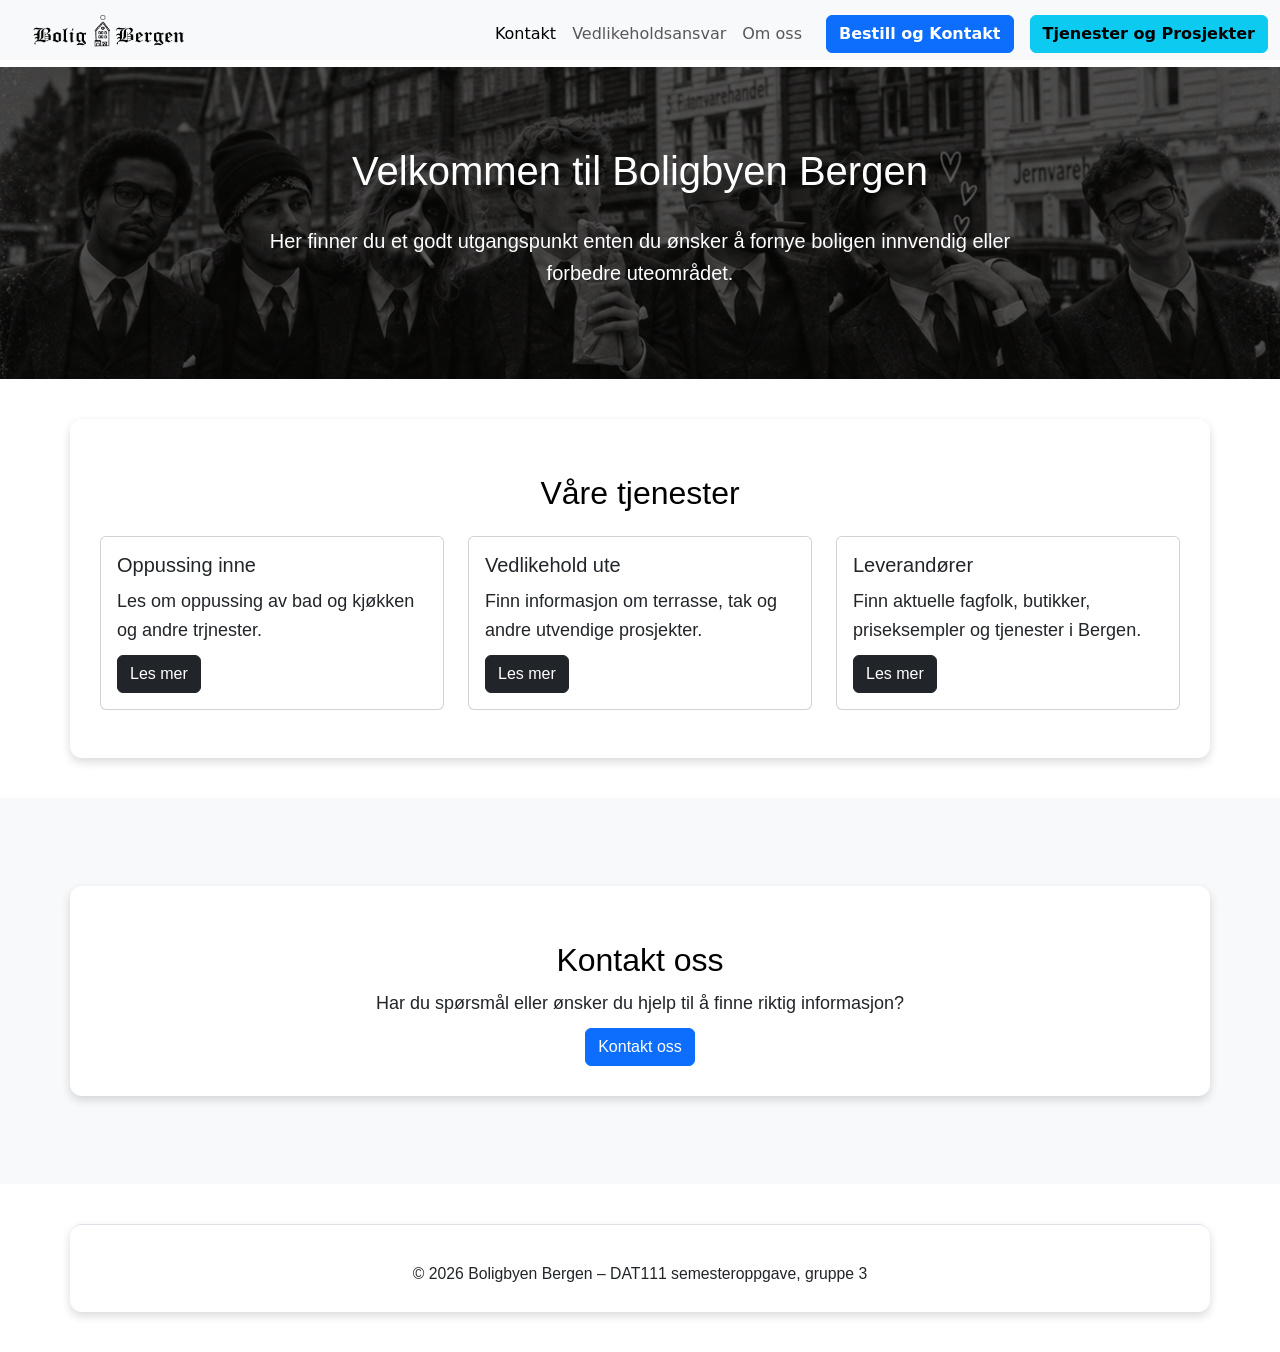
==== index.html @ 608bbd5f "fikset naming av bilde, viktig for arbeidkrav" ====
<!DOCTYPE html>
<html lang="no">
    <head>
        <meta charset="UTF-8">
        <meta name="viewport" content="width=device-width, initial-scale=1">
        <!-- css from bootstrap-->
        <link href="https://cdn.jsdelivr.net/npm/bootstrap@5.0.2/dist/css/bootstrap.min.css" rel="stylesheet" integrity="sha384-EVSTQN3/azprG1Anm3QDgpJLIm9Nao0Yz1ztcQTwFspd3yD65VohhpuuCOmLASjC" crossorigin="anonymous">

        <!-- our css -->
        <link rel="stylesheet" href="css/style.css">
        <title>Bygg fremtida!</title>
        <link rel="icon" href="img/logo-small.png">

    </head>
    <body>
        <!-- navbar copy for all other html files-->
        <div id="navbar"></div>

        <object data="html/navbar.html" type="text/html" style="width: 100%; height: 60px;"></object>
          <!-- navbar end-->
        
          




          <!-- Hovedinnhold starter, første git innlegg fra kladd/tutorial follow mappen - "Håvard"  -->
          <main>

    <!-- Hero med introduksjonen over bakgrunnsbildet -->
    <section class="hero home-hero text-center" aria-labelledby="hero-title">
        <div class="home-hero-content">
            <h1 id="hero-title">Velkommen til Boligbyen Bergen</h1>
            <p class="lead">
                Her finner du et godt utgangspunkt enten du ønsker å fornye
                boligen innvendig eller forbedre uteområdet.
            </p>
        </div>
    </section>

    <!-- Tre innholdsblokker tatt ish fra wireframen -->
    <section class="container pb-5">

         <h2 class="text-center mb-4">Våre tjenester</h2>

    <div class="row g-4">

            <!-- Kort 1 bruker kort funskjonen fra bootstrapp, og -->
            <div class="col-md-4">
                <article class="card h-100">
                <div class="card-body">
                <h3 class="h5 card-title">Oppussing inne</h3>

                        <p class="card-text">
                            Les om oppussing av bad og kjøkken og andre trjnester.
                        </p>

                        <!-- lenke til "oppusning inne" -->
                        <a href="html/tjenester-og-prosjekter.html" class="btn btn-dark">
                            Les mer
                        </a>
            </div>
            </article>
            </div>

            <!-- Kort 2 -->
            <div class="col-md-4">
                     <article class="card h-100">
                    <div class="card-body">
                     <h3 class="h5 card-title">Vedlikehold ute</h3>

                        <p class="card-text">
                            Finn informasjon om terrasse, 
                         tak og andre utvendige prosjekter.
                        </p>

                        <!-- midlertidig lenke -->
                        <a href="html/tjenester-og-prosjekter.html" class="btn btn-dark">
                            Les mer
                 </a>
                    </div>
                </article>
            </div>

            <!-- Kort 3 -->
            <div class="col-md-4">
                <article class="card h-100">
              <div class="card-body">
                        <h3 class="h5 card-title">Leverandører</h3>

                        <p class="card-text">
                            Finn aktuelle fagfolk, butikker,
                            priseksempler og tjenester i Bergen.
                        </p>

                        <!-- legg til riktig lenke etterpå bare.  -->
                        <a href="html/tjenester-og-prosjekter.html" class="btn btn-dark">
                            Les mer
                        </a>
                    </div>
                </article>
                </div>

                </div>
    </section>

    <!-- Kontaktseksjon dd s -->
    <section id="kontakt" class="bg-light py-5 text-center">

        <div class="container">
            <h2>Kontakt oss</h2>

            <p>
                Har du spørsmål eller ønsker du hjelp til å finne
                riktig informasjon?
                </p>

                 <!-- Bytt til kontaktsiden når den er ferdig -->
             <a href="html/kontakt.html" class="btn btn-primary">
                Kontakt oss
            </a>
            </div>

        </section>

</main>
<!-- Hovedinnhold slutter -->


<!-- Footer -->
<footer class="container py-4 text-center border-top">
    <p class="mb-0">
        <small>
            &copy; 2026 Boligbyen Bergen –
            DAT111 semesteroppgave, gruppe 3
        </small>
    </p>
</footer>


        <!-- MIDLERTIDIG GROUP THREE: Slett denne blokken og mappen temporary-group-three for å fjerne spilleren. 
        <link rel="stylesheet" href="temporary-group-three/player.css">
        <script src="temporary-group-three/player.js" defer></script>
         SLUTT MIDLERTIDIG GROUP THREE -->

        <!-- Javascript that makes bootstrap work -->
        <script src="https://cdn.jsdelivr.net/npm/bootstrap@5.0.2/dist/js/bootstrap.bundle.min.js" integrity="sha384-MrcW6ZMFYlzcLA8Nl+NtUVF0sA7MsXsP1UyJoMp4YLEuNSfAP+JcXn/tWtIaxVXM" crossorigin="anonymous"></script>
    </body>



</html>
---- css/style.css ----
body {
    background-color: white;
    margin: 0;
    font-family: Arial, Helvetica, sans-serif;
}


.container {
    max-width: auto;
    margin: 40px auto;
    padding: 30px;
    background-color: white;
    border-radius: 12px;
    box-shadow: 0 4px 10px rgba(0, 0, 0, 0.15);
}



h1 {
    text-align: center;
    margin-bottom: 30px;
    color: black;
}

h2, h3 {
    color: black;
    margin-top: 25px;
}


p {
    font-size: 18px;
    line-height: 1.6;
    margin: 10px 0;
}


.bilde {
    width: 100%;
    height: 350px;
    object-fit: cover;
    border-radius: 12px;
}

.hero {
    background: #eeeeee;
    padding: 80px 20px;
}

.strek {
    width: 50px;
    height: 2px;
    background: #1a1a1a;
    margin: 12px auto 0;
}

.parent-tabell{
    display: grid;
    grid-template-columns: repeat(3, 1fr);
    gap: 20px;
}

.child-tabell{
  display: grid;
  grid-template-columns: 1fr 1fr; /* Defines its own internal columns */
  gap: 10px;                     /* Defines its own spacing */
}

/* Forsidens hero: bakgrunnsbilde med et mørkt lag for lesbar tekst. */
.home-hero {
    color: white;
    background: linear-gradient(rgba(0, 0, 0, 0.62), rgba(0, 0, 0, 0.62)),
        url("../img/bryggen.jpg") center / cover #24313b;
}

.home-hero-content {
    max-width: 750px;
    margin: 0 auto;
}

.home-hero h1 {
    color: white;
}

/*Om oss siden: Åpne luke info bokser*/

/* Hvordan boksen ser ut */
.info-boks {
    display: none;
    background-color: white;
    border-radius: 12px;
    box-shadow: 0 4px 10px rgba(0, 0, 0, 0.15);
    padding: 30px;
    width: fit-content;
}
.info-boks p{
    margin: 0px 0;
    font-size: 15px;
}
.info-boks h5{
    margin-top: 0;
}
/* Slår på/viser boksen når linken trykkes*/
.info-boks:target{
    display:block;
    position: relative;
    z-index: 10;
}

.lukk-bakgrunn {
    position: fixed;
    top:0;
    right:0;
    bottom:0;
    left:0;
    z-index: -1;

}

/* ===== Side: oppussing og vedlikeholdsansvar ===== */

.seksjon h2 {
    font-size: 20px;
}
.seksjon p {
    font-size: 15px;
    color: #555;
}
.forbehold {
    background: #eeeeee;
}

/* kontakt oss from style */
.form-container {
    background-color: #ffffff;
    padding: 30px;
    border-radius: 8px;
    box-shadow: 0 4px 12px rgba(0, 0, 0, 0.1);
    width: 100%;
    max-width: 500px;
    box-sizing: border-box;
}
.form-container h2 {
    margin-bottom: 20px;
    color: #333333;
    font-size: 24px;
    text-align: center;
}
.form-group {
    margin-bottom: 15px;
}
.form-group label {
    display: block;
    margin-bottom: 5px;
    color: #666666;
    font-weight: 600;
    font-size: 14px;
}
.form-group input, 
.form-group textarea {
    width: 100%;
    padding: 10px;
    border: 1px solid #cccccc;
    border-radius: 4px;
    box-sizing: border-box;
    font-size: 16px;
    transition: border-color 0.3s ease;
}
.form-group input:focus, 
.form-group textarea:focus {
    border-color: #007BFF;
    outline: none;
}
.form-group textarea {
    resize: vertical;
    height: 120px;
}
.submit-btn {
    width: 100%;
    background-color: #007BFF;
    color: white;
    border: none;
    padding: 12px;
    font-size: 16px;
    font-weight: bold;
    border-radius: 4px;
    cursor: pointer;
    transition: background-color 0.3s ease;
}
.submit-btn:hover {
    background-color: #0056b3;
}
---- temporary-group-three/player.css ----
/* Alt er avgrenset til #group-three-player og kan slettes sammen med mappen. */
#group-three-player {
    max-width: 560px;
    margin: 24px auto;
    padding: 20px;
    border: 1px solid #b99350;
    border-radius: 16px;
    background: #19232d;
    color: #fff5de;
    width: calc(100% - 32px);
}
#group-three-player .g3-heading { font-size: 20px; font-weight: 700; margin-bottom: 14px; }
#group-three-player .g3-controls { display: flex; align-items: center; gap: 12px; flex-wrap: wrap; }
#group-three-player audio { flex: 1 1 220px; width: 100%; min-width: 0; }
#group-three-player button {
    border: 0;
    border-radius: 8px;
    padding: 10px 18px;
    background: #f1cc80;
    color: #19232d;
    font: inherit;
    font-weight: 700;
    cursor: pointer;
}
#group-three-player button:hover { background: #ffe1a7; }
#group-three-player button:focus-visible { outline: 3px solid #579bff; outline-offset: 3px; }
#group-three-player .g3-status { font-size: 14px; margin: 10px 0 0; }
#group-three-player .g3-status:empty { display: none; }
#group-three-player dialog {
    width: min(600px, calc(100% - 32px));
    max-height: 85vh;
    margin: auto;
    padding: 24px;
    overflow-y: auto;
    border: 1px solid #b99350;
    border-radius: 16px;
    background: #19232d;
    color: #fff5de;
    box-shadow: 0 20px 80px #0008;
}
#group-three-player dialog::backdrop { background: #000b; }
#group-three-player .g3-dialog-heading { display: flex; align-items: flex-start; gap: 16px; justify-content: space-between; }
#group-three-player h2 { color: #f1cc80; font-size: 24px; margin: 0; }
#group-three-player h3 { color: #f1cc80; font-size: 17px; margin: 24px 0 10px; }
#group-three-player .g3-lyrics p { font-size: 16px; line-height: 1.8; margin: 0 0 16px; }
#group-three-player code { color: #f1cc80; }
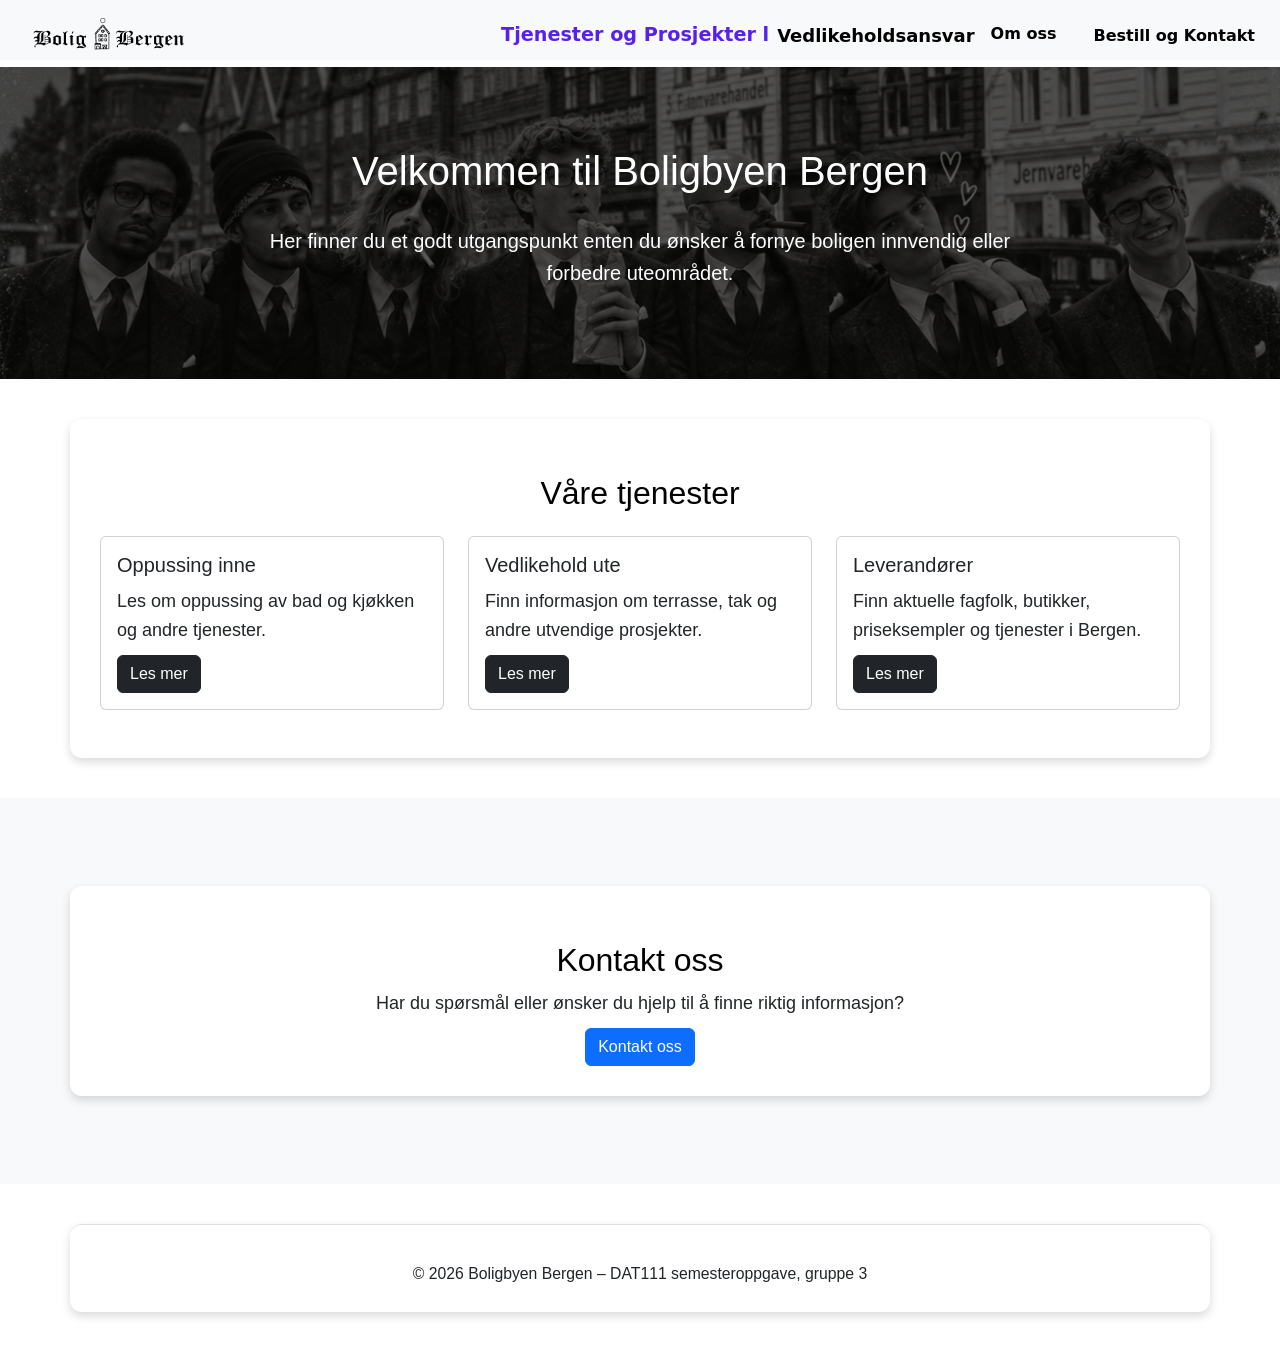
==== commit 30f81110: "Litt korrekturlesing" ====
--- a/index.html
+++ b/index.html
@@ -52,7 +52,7 @@
                 <h3 class="h5 card-title">Oppussing inne</h3>
 
                         <p class="card-text">
-                            Les om oppussing av bad og kjøkken og andre trjnester.
+                            Les om oppussing av bad og kjøkken og andre tjenester.
                         </p>
 
                         <!-- lenke til "oppusning inne" -->
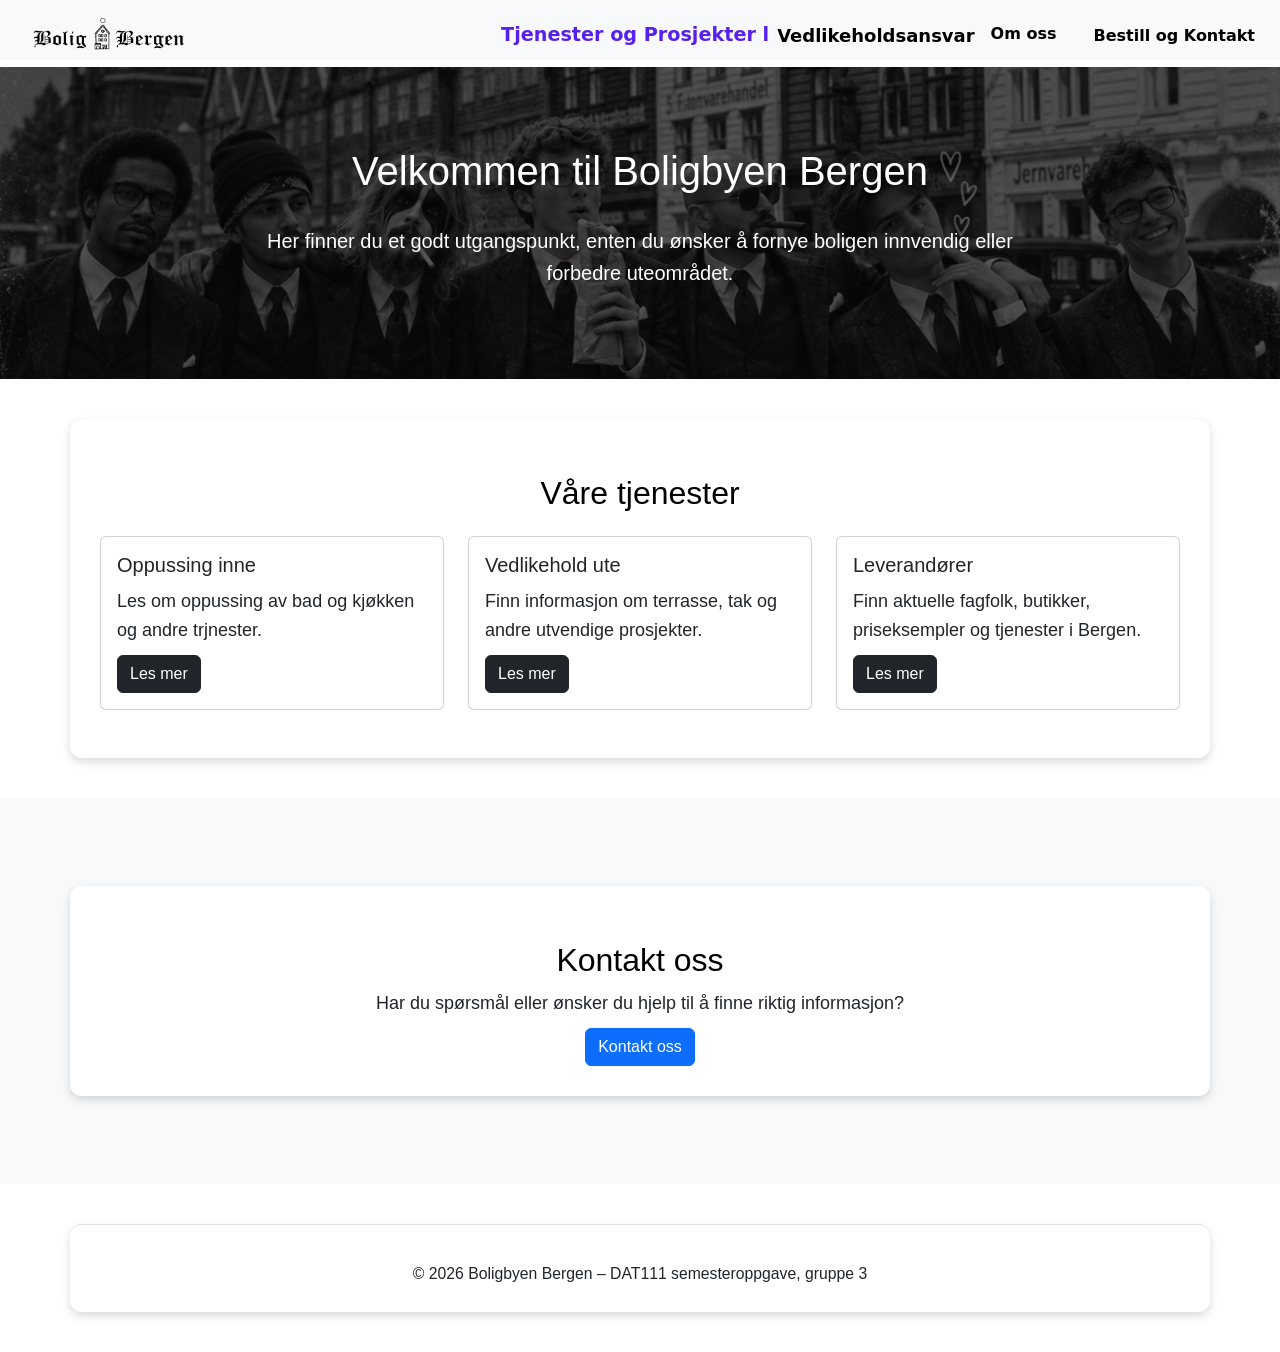
==== commit 1e878dc2: "rettskriving" ====
--- a/index.html
+++ b/index.html
@@ -32,7 +32,7 @@
         <div class="home-hero-content">
             <h1 id="hero-title">Velkommen til Boligbyen Bergen</h1>
             <p class="lead">
-                Her finner du et godt utgangspunkt enten du ønsker å fornye
+                Her finner du et godt utgangspunkt, enten du ønsker å fornye
                 boligen innvendig eller forbedre uteområdet.
             </p>
         </div>
@@ -52,7 +52,7 @@
                 <h3 class="h5 card-title">Oppussing inne</h3>
 
                         <p class="card-text">
-                            Les om oppussing av bad og kjøkken og andre tjenester.
+                            Les om oppussing av bad og kjøkken og andre trjnester.
                         </p>
 
                         <!-- lenke til "oppusning inne" -->
--- a/css/style.css
+++ b/css/style.css
@@ -83,7 +83,7 @@
     color: white;
 }
 
-/*Om oss siden: Åpne luke info bokser*/
+/* ===== Om oss siden: Åpne luke info bokser ===== */
 
 /* Hvordan boksen ser ut */
 .info-boks {
@@ -118,6 +118,104 @@
 
 }
 
+/* ==== Samuel.html side ==== */
+
+/* Bakgrunnsbildet */
+body.sam_bakgrunn {
+    background-image: url('../img/ny_guiena.jpg');
+    background-size: cover;
+    background-position: center;
+    background-attachment: fixed;
+    background-repeat: no repeat;
+    margin: 0;
+}
+
+/*Posisjonering og presentasjon av overskrift og navn */
+.sam_oversk {
+    color: #fff;
+    font-size: 3rem;
+    text-align: center;
+    margin-top: 40px;
+    margin-bottom: 5px;
+    text-shadow: 2px 2px 4px rgba(0, 0, 0, 0.8), 0 0 10px rgba(255, 0, 85, 0.5);
+
+}
+
+.sam_navn {
+    color: #ccc;
+    font-size: 1.2rem;
+    margin-bottom: 40px;
+    text-shadow: 1px 1px 3px rgba(0, 0, 0, 0.9);
+    text-align: center;
+    margin-top: 0;
+
+}
+
+.sam_under_oversk{
+    color: #fff;
+    font-size: 3rem;
+    text-align: center;
+    margin-top: 40px;
+    margin-bottom: 5px;
+    text-shadow: 2px 2px 4px rgba(0, 0, 0, 0.8), 0 0 10px rgba(255, 0, 85, 0.5);    
+}
+/*Posisjonering og presentasjon av paragrafer og tabell */
+.info_tekst_drac, .fakta_tekst_drac {
+    background-color: rgba(20, 20, 20, 0.85);
+    color: #fff;
+    padding: 30px;
+    margin: 20px auto;
+    max-width: 600px;
+    border-radius: 50px;
+    backdrop-filter: blur(10px);
+}
+
+.fakta_tekst_drac table {
+    margin: 0 auto;
+    width: 80%;
+    border-collapse: collapse; 
+}
+
+/*Posisjonering og presentasjon av børstepapegøyen*/
+.fugl_bilde {
+    margin: 25px auto;
+    display: table;
+    width: fit-content;
+    border-radius: 14px;
+    background: #111;
+    padding: 4px;
+    animation: draculaGlow 2s linear infinite;
+    max-width: 200px;
+}
+
+/*"Dracula" animasjon-farger tidslinje*/
+@keyframes draculaGlow {
+    0% {box-shadow: 0 0 10px red;}
+    50% {box-shadow: 0 0 40px #dc143c;}
+    100% {box-shadow: 0 0 5px red;}
+}
+
+/*Skru av animasjon-farger hvis brukeren har skrudd av animasjonseffekt i f.eks. windows/innstillinger/tilghengelighet/visuelle effekter */
+@media (prefers-reduced-motion: reduce){
+    .fugl_bilde{
+        animation: none;
+    }
+}
+
+.fugl_bilde img {
+    max-width: 250px;
+    display: block;
+    border-radius: 10px;
+    max-width: 100%;
+    height: auto;
+}
+
+.fugl_bilde figcaption {
+    text-align: center;
+    margin-top: 11px;
+    color: #ccc;
+    font-size: 1rem;
+}
 /* ===== Side: oppussing og vedlikeholdsansvar ===== */
 
 .seksjon h2 {
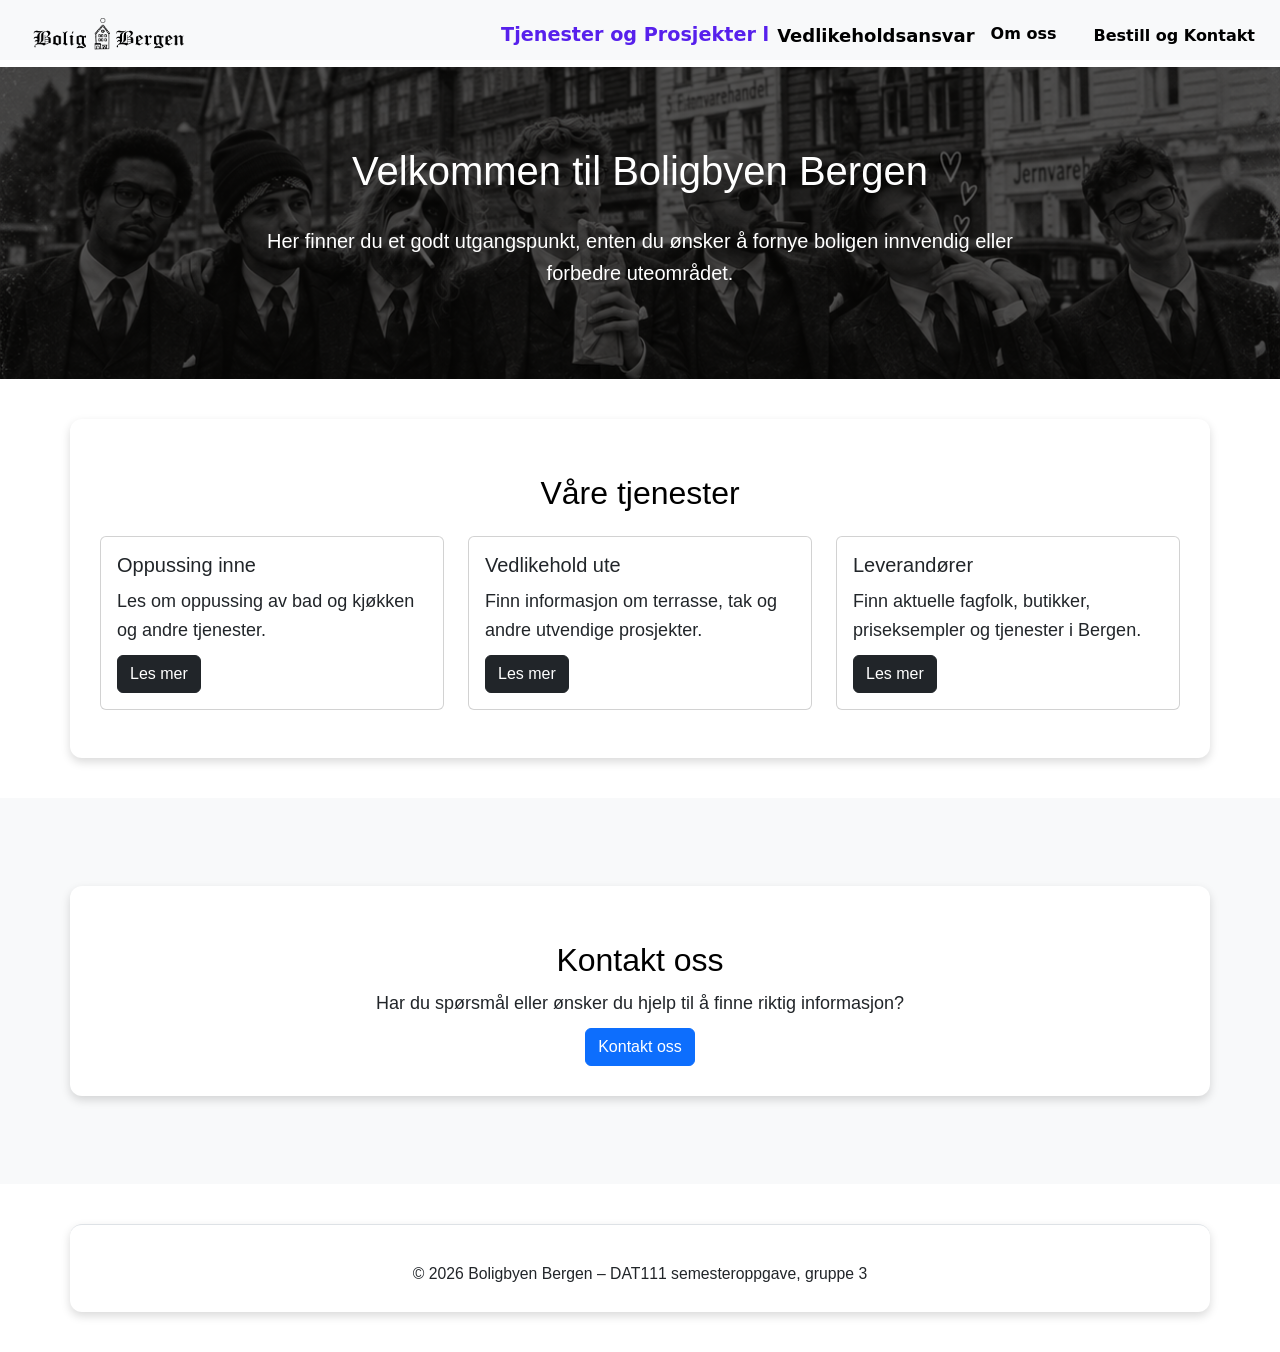
==== commit c3cfd1cd: "Merge branch 'main' of https://github.com/monke-hackerman/boligbyen-bergen" ====
--- a/index.html
+++ b/index.html
@@ -16,7 +16,7 @@
         <!-- navbar copy for all other html files-->
         <div id="navbar"></div>
 
-        <object data="html/navbar.html" type="text/html" style="width: 100%; height: 60px;"></object>
+        <object data="html/navbar.html" type="text/html" style="width: 100%; height: 60px;" aria-label="Main Navigation"></object>
           <!-- navbar end-->
         
           
@@ -52,7 +52,7 @@
                 <h3 class="h5 card-title">Oppussing inne</h3>
 
                         <p class="card-text">
-                            Les om oppussing av bad og kjøkken og andre trjnester.
+                            Les om oppussing av bad og kjøkken og andre tjenester.
                         </p>
 
                         <!-- lenke til "oppusning inne" -->
--- a/css/style.css
+++ b/css/style.css
@@ -126,12 +126,16 @@
     background-size: cover;
     background-position: center;
     background-attachment: fixed;
-    background-repeat: no repeat;
+    background-repeat: no-repeat;
     margin: 0;
+    animation: draculaGlow 1s linear infinite;
+    box-sizing: border-box;
+    padding-bottom: 120px;
+
 }
 
 /*Posisjonering og presentasjon av overskrift og navn */
-.sam_oversk {
+.sam_oversk, .sam_under_oversk {
     color: #fff;
     font-size: 3rem;
     text-align: center;
@@ -151,14 +155,6 @@
 
 }
 
-.sam_under_oversk{
-    color: #fff;
-    font-size: 3rem;
-    text-align: center;
-    margin-top: 40px;
-    margin-bottom: 5px;
-    text-shadow: 2px 2px 4px rgba(0, 0, 0, 0.8), 0 0 10px rgba(255, 0, 85, 0.5);    
-}
 /*Posisjonering og presentasjon av paragrafer og tabell */
 .info_tekst_drac, .fakta_tekst_drac {
     background-color: rgba(20, 20, 20, 0.85);
@@ -180,30 +176,28 @@
 .fugl_bilde {
     margin: 25px auto;
     display: table;
-    width: fit-content;
     border-radius: 14px;
     background: #111;
     padding: 4px;
-    animation: draculaGlow 2s linear infinite;
+    animation: draculaGlow 1s linear infinite;
     max-width: 200px;
 }
 
 /*"Dracula" animasjon-farger tidslinje*/
 @keyframes draculaGlow {
-    0% {box-shadow: 0 0 10px red;}
-    50% {box-shadow: 0 0 40px #dc143c;}
-    100% {box-shadow: 0 0 5px red;}
-}
-
-/*Skru av animasjon-farger hvis brukeren har skrudd av animasjonseffekt i f.eks. windows/innstillinger/tilghengelighet/visuelle effekter */
+    0% {box-shadow: inset 0 0 10px red;}
+    50% {box-shadow: inset 0 0 40px #dc143c;}
+    100% {box-shadow: inset 0 0 5px red;}
+}
+
+/*Skru av animasjon-farger hvis brukeren har skrudd av animasjonseffekt i OS f.eks. windows/innstillinger/tilghengelighet/visuelle effekter */
 @media (prefers-reduced-motion: reduce){
-    .fugl_bilde{
+    .fugl_bilde, body.sam_bakgrunn {
         animation: none;
     }
 }
 
 .fugl_bilde img {
-    max-width: 250px;
     display: block;
     border-radius: 10px;
     max-width: 100%;
@@ -267,7 +261,7 @@
 }
 .form-group input:focus, 
 .form-group textarea:focus {
-    border-color: #007BFF;
+    border-color: #085cb5;
     outline: none;
 }
 .form-group textarea {
@@ -276,7 +270,7 @@
 }
 .submit-btn {
     width: 100%;
-    background-color: #007BFF;
+    background-color: #0560c1;
     color: white;
     border: none;
     padding: 12px;
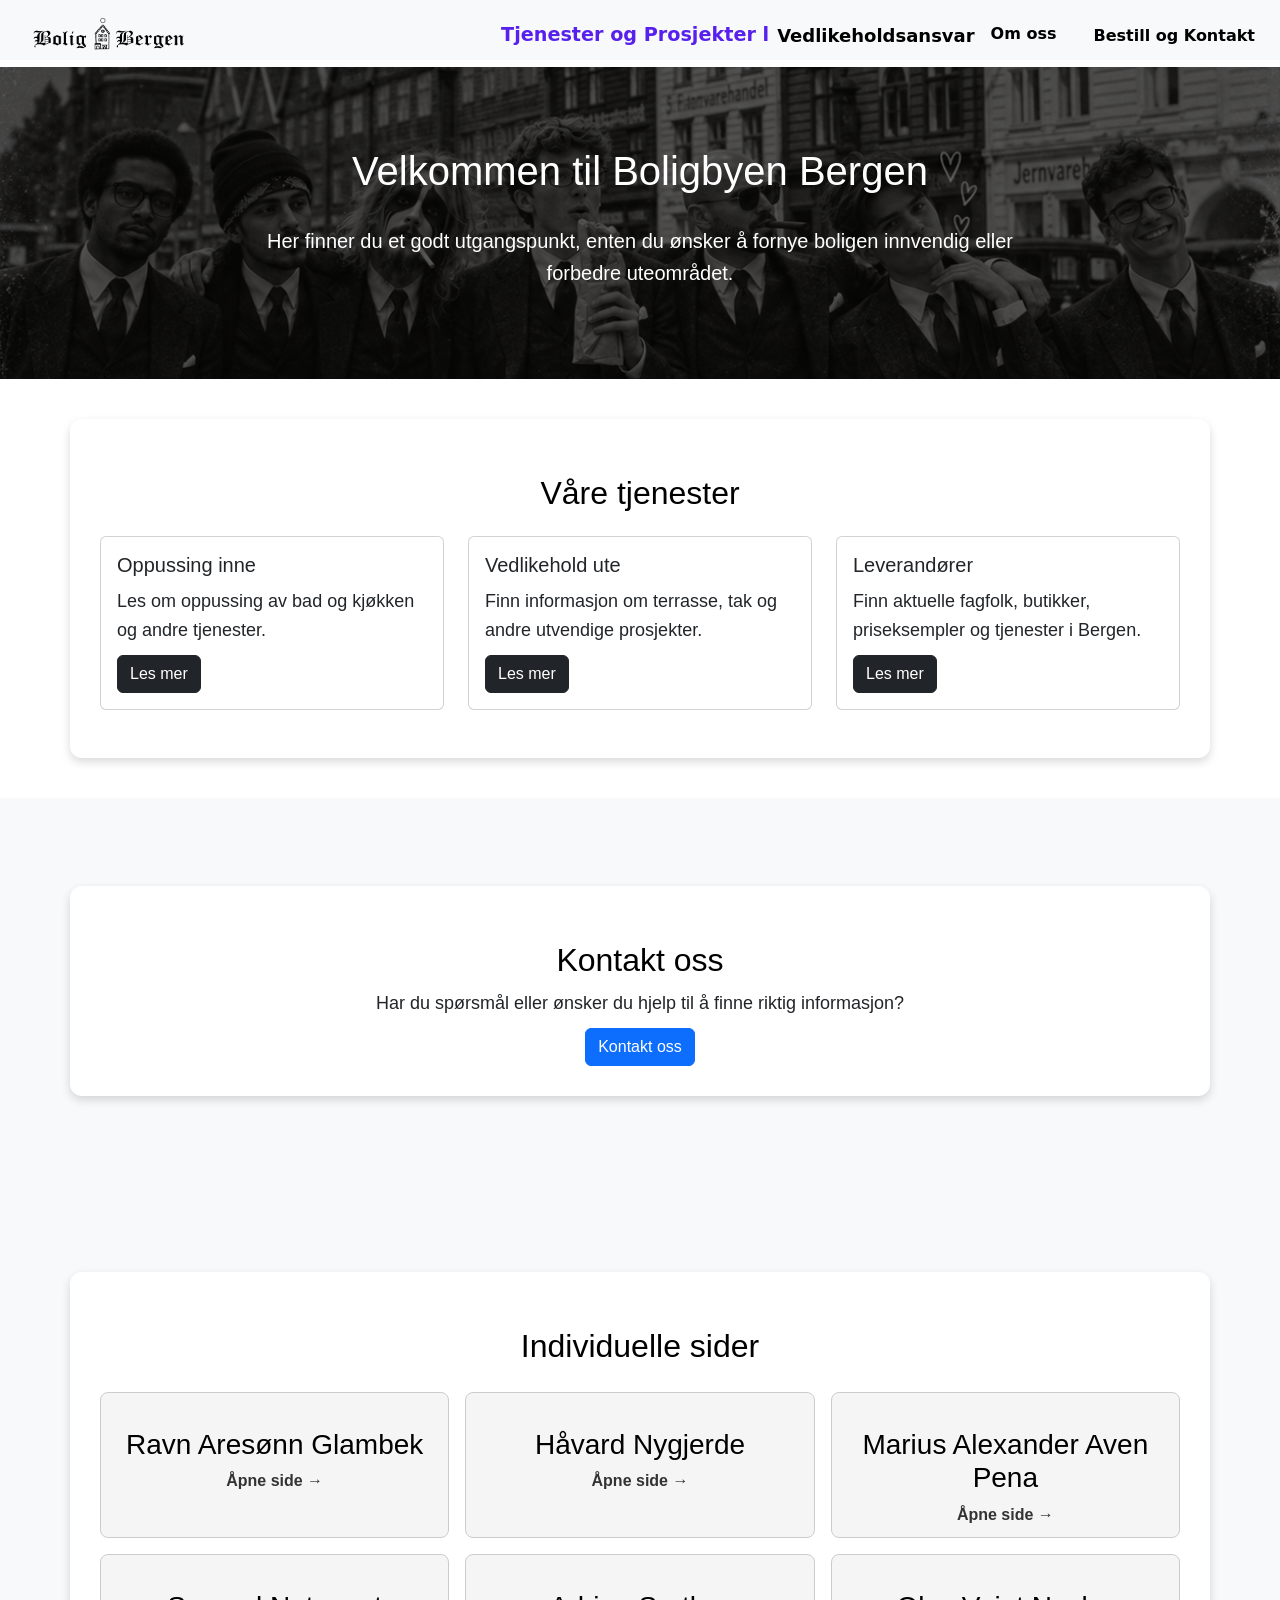
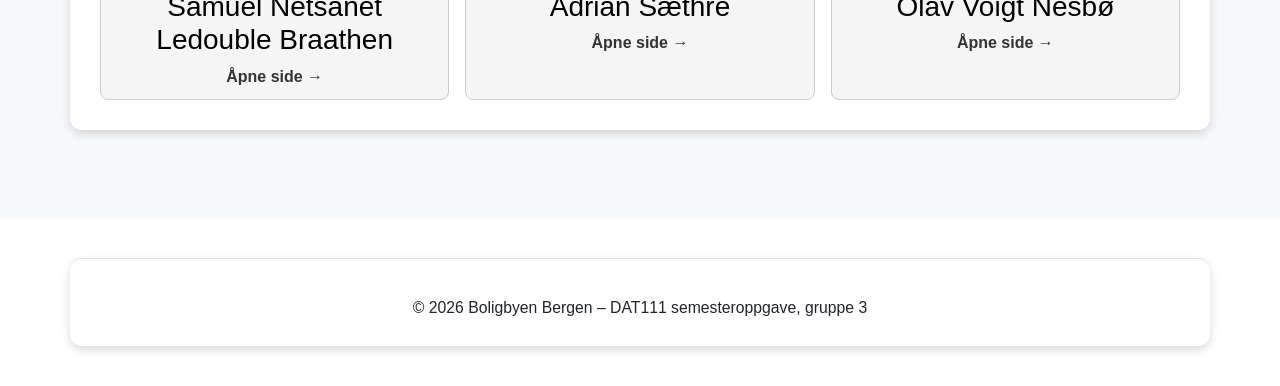
==== commit dcc84392: "la till individuelle sider i index.html" ====
--- a/index.html
+++ b/index.html
@@ -122,7 +122,36 @@
             </div>
 
         </section>
+        <section class="bg-light py-5 text-center">
+            <div class="container d-flex justify-content-center gap-3 indx_person_container">
+                <h2>Individuelle sider</h2>
 
+                <a href="html/ravn.html" class="indx_person_knapp">
+                    <h3>Ravn Aresønn Glambek</h3>
+                    <span>Åpne side → </span>
+                </a>
+                <a href="html/havard.html" class="indx_person_knapp">
+                    <h3>Håvard Nygjerde</h3>
+                    <span>Åpne side → </span>                    
+                </a>
+                 <a href="html/marius.html" class="indx_person_knapp">
+                    <h3>Marius Alexander Aven Pena</h3>
+                    <span>Åpne side → </span>                    
+                </a>
+                <a href="html/samuel.html" class="indx_person_knapp">
+                    <h3>Samuel Netsanet Ledouble Braathen</h3>
+                    <span>Åpne side → </span>                    
+                </a>
+                <a href="html/adrian.html" class="indx_person_knapp">
+                    <h3>Adrian Sæthre</h3>
+                    <span>Åpne side → </span>                    
+                </a>
+                <a href="html/olav.html" class="indx_person_knapp">
+                    <h3>Olav Voigt Nesbø</h3>
+                    <span>Åpne side → </span>                    
+                </a>                                                                                               
+            </div>
+        </section>
 </main>
 <!-- Hovedinnhold slutter -->
 
--- a/css/style.css
+++ b/css/style.css
@@ -118,6 +118,31 @@
 
 }
 
+/* ==== index.html individuelle sider boks ==== */
+
+.indx_person_container{
+    display: grid !important;
+    grid-template-columns: repeat(3, 1fr);
+    gap: 15px;
+
+}
+
+.indx_person_container h2 {
+    grid-column: span 3;
+    margin-bottom: 10px;
+}
+
+.indx_person_knapp {
+    padding: 10px 10px;
+    display: block;
+    background-color: #f5f5f5;
+    border-radius: 8px;
+    border: 1px solid #ccc;
+    color: #333;
+    font-weight: bold;
+    text-decoration: none;
+
+}
 /* ==== Samuel.html side ==== */
 
 /* Bakgrunnsbildet */
@@ -187,7 +212,7 @@
 @keyframes draculaGlow {
     0% {box-shadow: inset 0 0 10px red;}
     50% {box-shadow: inset 0 0 40px #dc143c;}
-    100% {box-shadow: inset 0 0 5px red;}
+    100% {box-shadow: inset 0 0 10px red;}
 }
 
 /*Skru av animasjon-farger hvis brukeren har skrudd av animasjonseffekt i OS f.eks. windows/innstillinger/tilghengelighet/visuelle effekter */
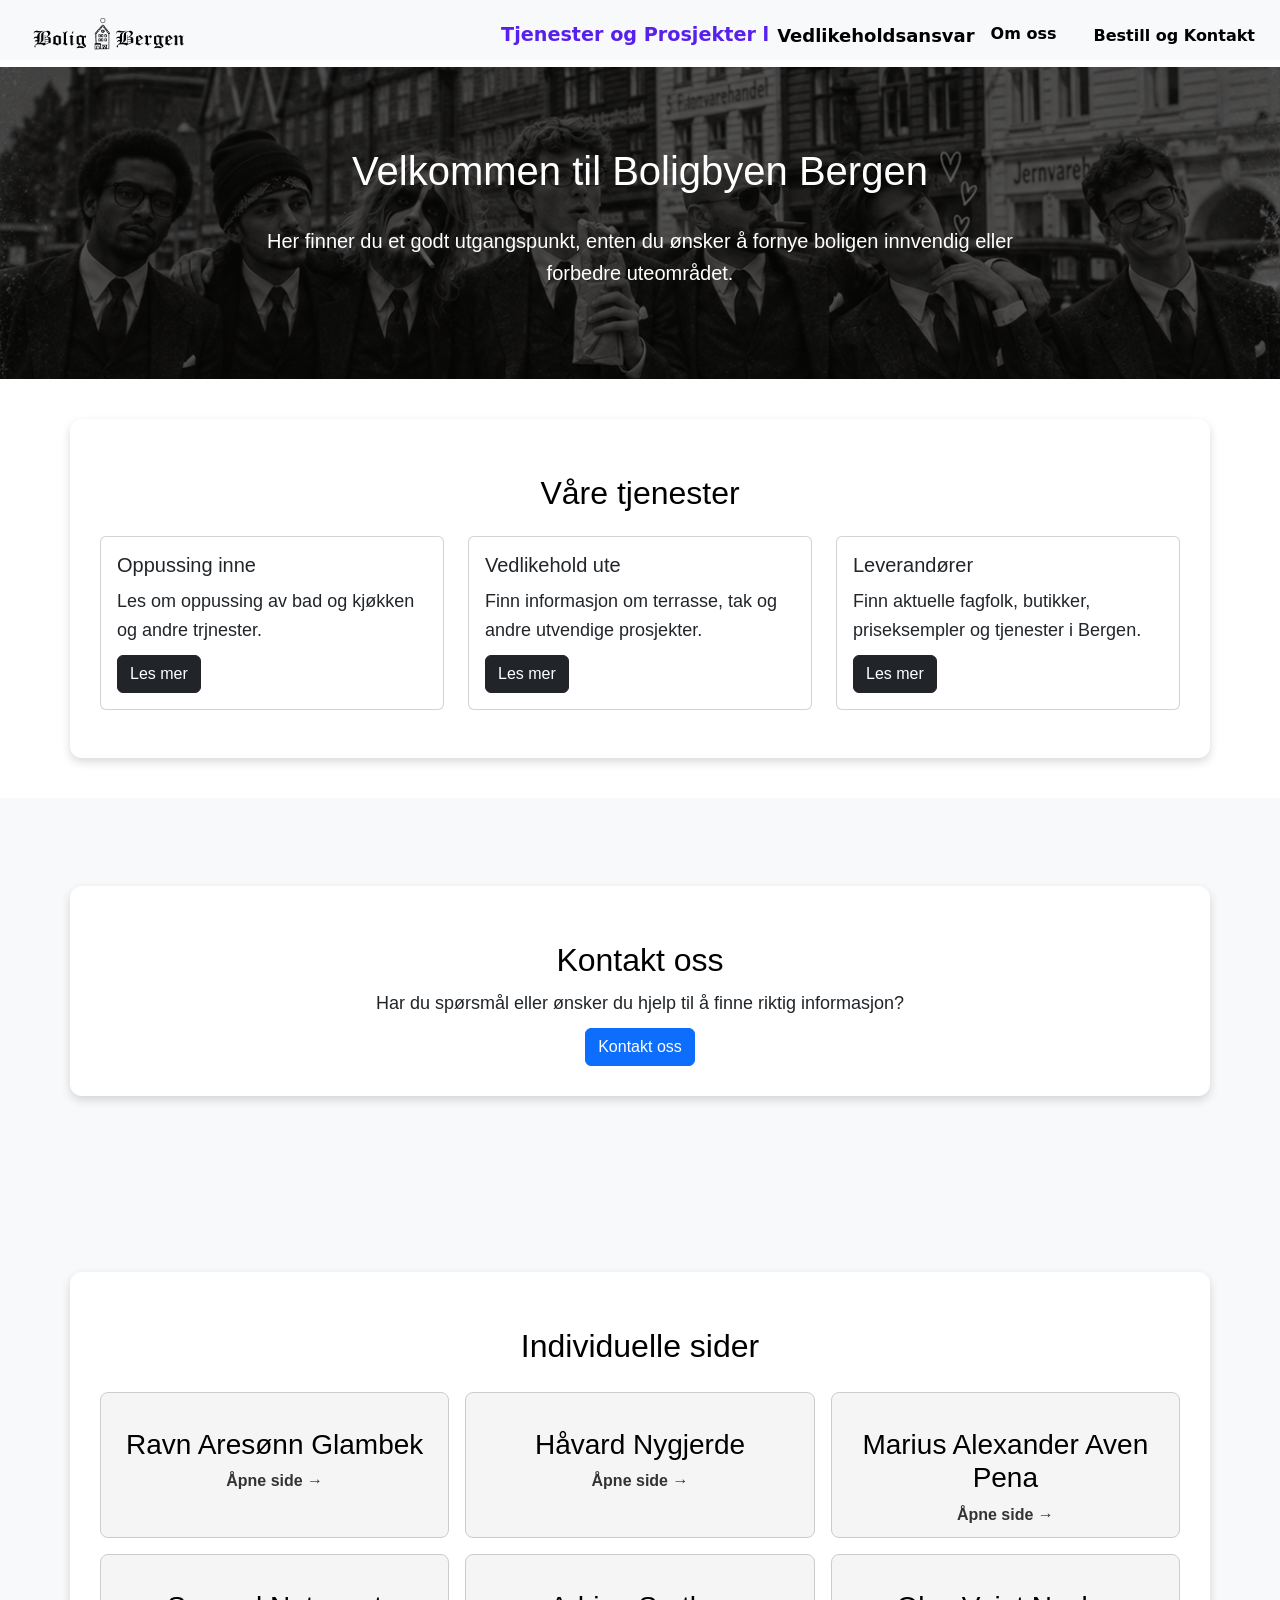
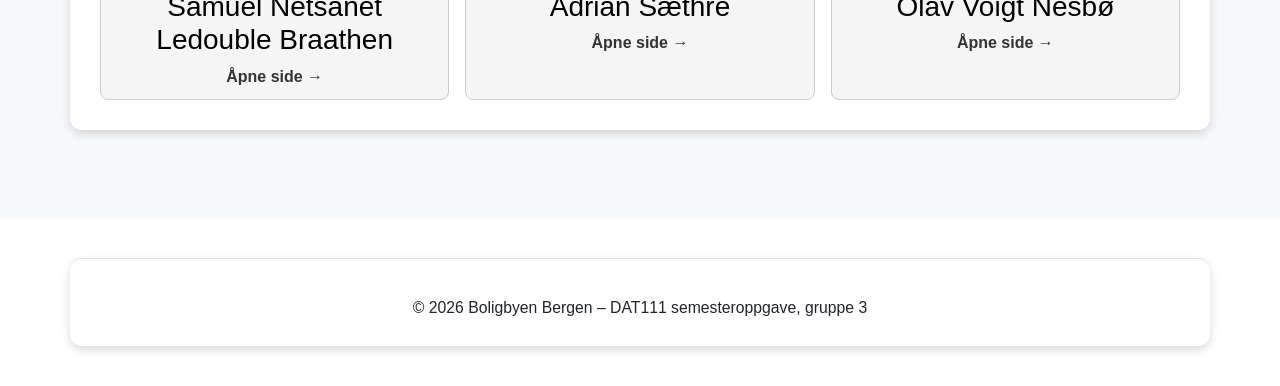
==== commit 257d9e59: "la till individuelle sider i index.html" ====
--- a/index.html
+++ b/index.html
@@ -52,7 +52,7 @@
                 <h3 class="h5 card-title">Oppussing inne</h3>
 
                         <p class="card-text">
-                            Les om oppussing av bad og kjøkken og andre tjenester.
+                            Les om oppussing av bad og kjøkken og andre trjnester.
                         </p>
 
                         <!-- lenke til "oppusning inne" -->
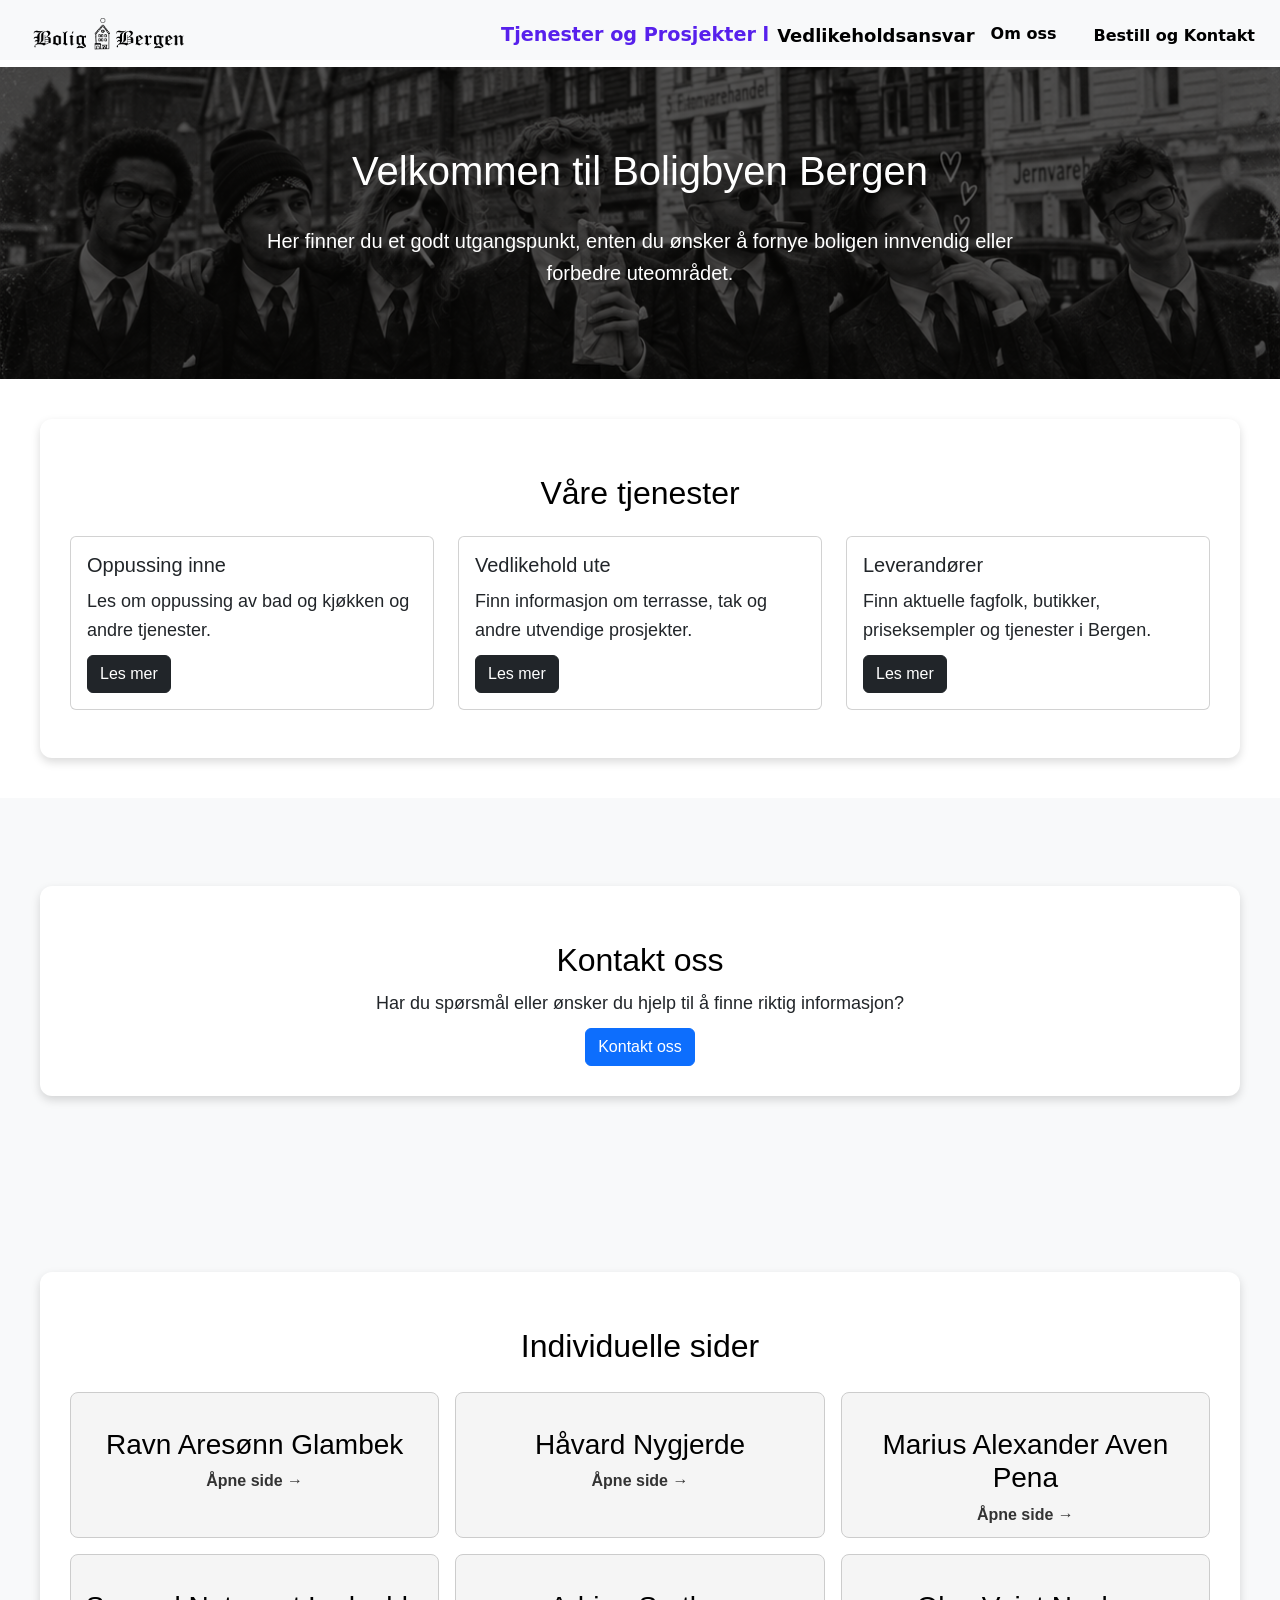
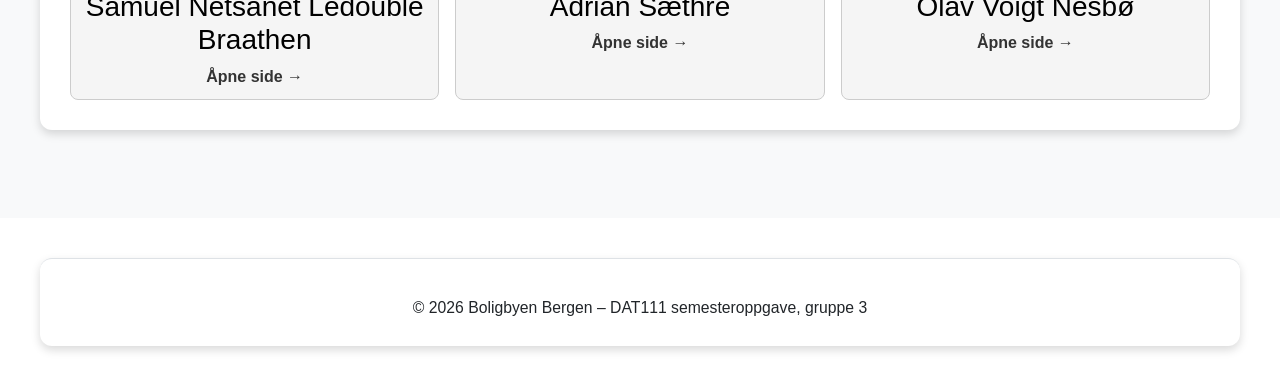
==== commit 33725caf: "Merge branch 'main' of https://github.com/monke-hackerman/boligbyen-bergen" ====
--- a/index.html
+++ b/index.html
@@ -52,7 +52,7 @@
                 <h3 class="h5 card-title">Oppussing inne</h3>
 
                         <p class="card-text">
-                            Les om oppussing av bad og kjøkken og andre trjnester.
+                            Les om oppussing av bad og kjøkken og andre tjenester.
                         </p>
 
                         <!-- lenke til "oppusning inne" -->
--- a/css/style.css
+++ b/css/style.css
@@ -7,7 +7,7 @@
 
 
 .container {
-    max-width: auto;
+    max-width: 1200px;
     margin: 40px auto;
     padding: 30px;
     background-color: white;
